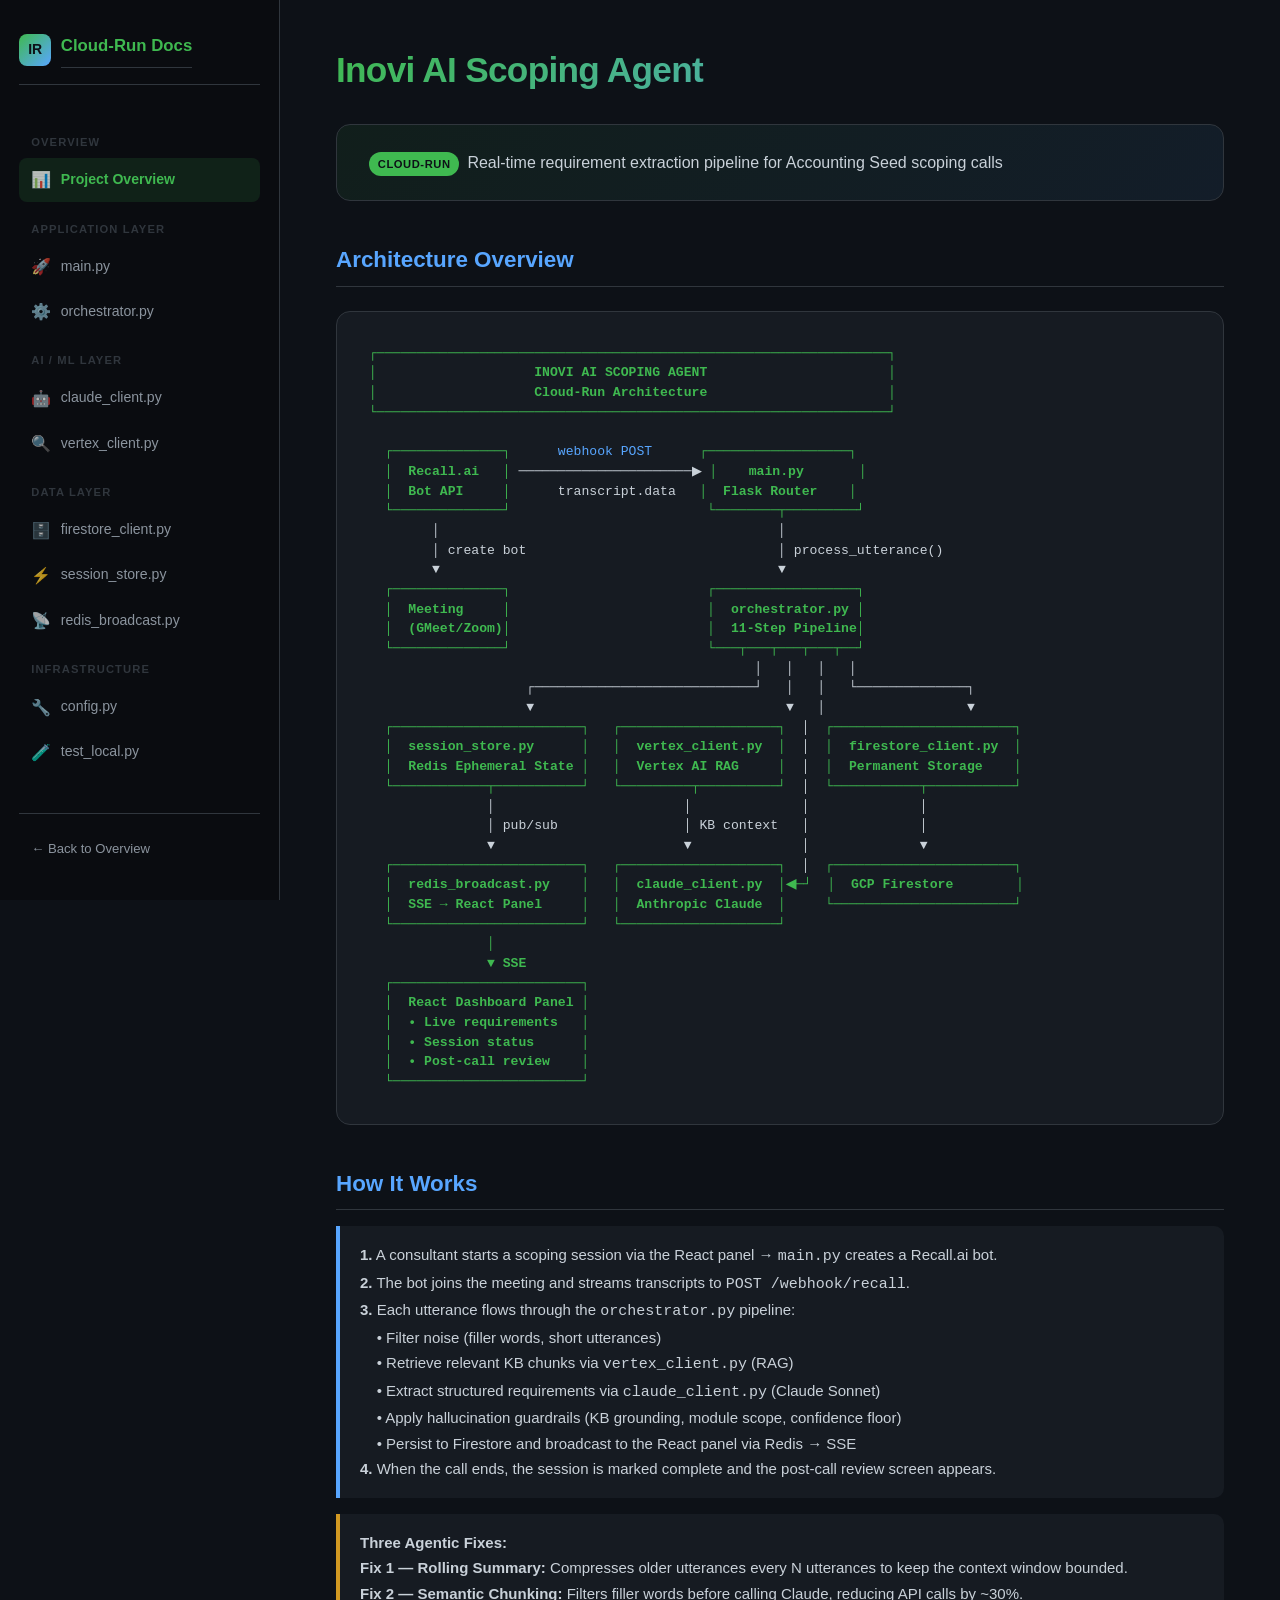
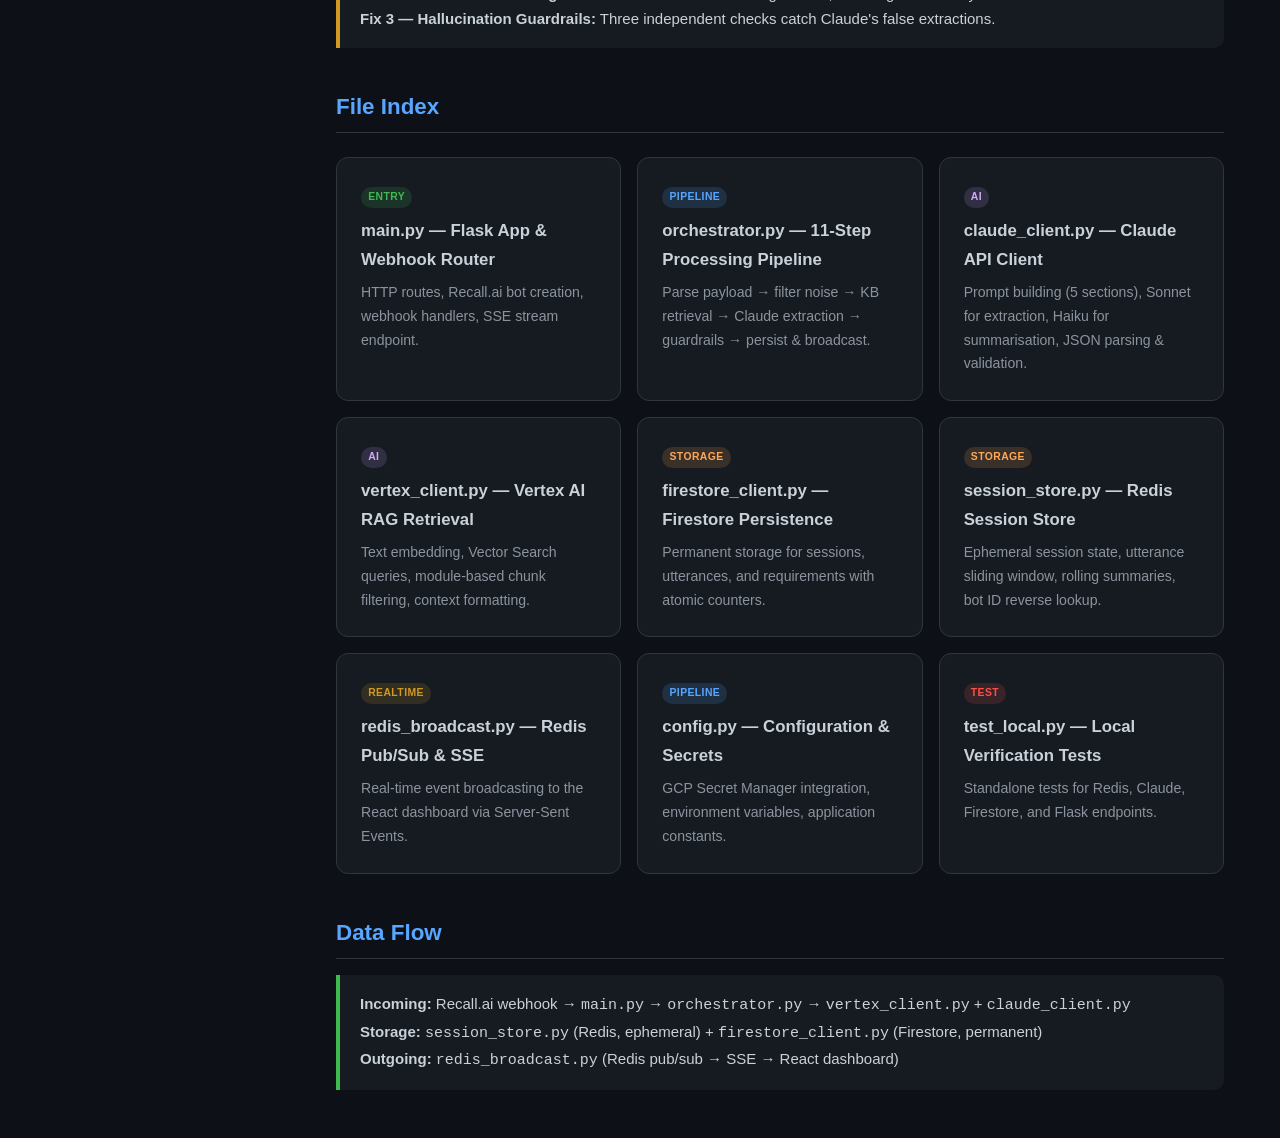
==== index.html @ 5c281782 "first commit" ====
<!DOCTYPE html>
<html lang="en">
<head>
<meta charset="UTF-8">
<meta name="viewport" content="width=device-width, initial-scale=1.0">
<title>Project Overview | Cloud-Run Code Docs</title>
<link rel="stylesheet" href="style.css">
</head>
<body>
<div class="container">
<aside class="sidebar">
<div class="sidebar-brand"><div class="logo">IR</div><h2>Cloud-Run Docs</h2></div>
<ul>
<div class="section-label">Overview</div>
<li><a href="index.html" class="active"><span class="icon">📊</span>Project Overview</a></li>
<div class="section-label">Application Layer</div>
<li><a href="main.html" ><span class="icon">🚀</span>main.py</a></li>
<li><a href="orchestrator.html" ><span class="icon">⚙️</span>orchestrator.py</a></li>
<div class="section-label">AI / ML Layer</div>
<li><a href="claude_client.html" ><span class="icon">🤖</span>claude_client.py</a></li>
<li><a href="vertex.html" ><span class="icon">🔍</span>vertex_client.py</a></li>
<div class="section-label">Data Layer</div>
<li><a href="firestore.html" ><span class="icon">🗄️</span>firestore_client.py</a></li>
<li><a href="session.html" ><span class="icon">⚡</span>session_store.py</a></li>
<li><a href="redis.html" ><span class="icon">📡</span>redis_broadcast.py</a></li>
<div class="section-label">Infrastructure</div>
<li><a href="config.html" ><span class="icon">🔧</span>config.py</a></li>
<li><a href="test.html" ><span class="icon">🧪</span>test_local.py</a></li>
</ul>
<div class="back"><a href="index.html">← Back to Overview</a></div>
</aside>
<main class="main">
<h1>Inovi AI Scoping Agent</h1>
<div class="hero"><p><span class="badge">Cloud-Run</span>Real-time requirement extraction pipeline for Accounting Seed scoping calls</p></div>

<h2>Architecture Overview</h2>
<div class="arch"><pre><span class="hl">┌─────────────────────────────────────────────────────────────────┐</span>
<span class="hl">│                    INOVI AI SCOPING AGENT                       │</span>
<span class="hl">│                    Cloud-Run Architecture                       │</span>
<span class="hl">└─────────────────────────────────────────────────────────────────┘</span>

  <span class="hl">┌──────────────┐</span>      <span class="arrow">webhook POST</span>      <span class="hl">┌──────────────────┐</span>
  <span class="hl">│  Recall.ai   │</span> ──────────────────────▶ <span class="hl">│    main.py       │</span>
  <span class="hl">│  Bot API     │</span>      transcript.data   <span class="hl">│  Flask Router    │</span>
  <span class="hl">└──────────────┘</span>                         <span class="hl">└────────┬─────────┘</span>
        │                                           │
        │ create bot                                │ process_utterance()
        ▼                                           ▼
  <span class="hl">┌──────────────┐</span>                         <span class="hl">┌──────────────────┐</span>
  <span class="hl">│  Meeting     │</span>                         <span class="hl">│  orchestrator.py │</span>
  <span class="hl">│  (GMeet/Zoom)│</span>                         <span class="hl">│  11-Step Pipeline│</span>
  <span class="hl">└──────────────┘</span>                         <span class="hl">└───┬───┬───┬───┬──┘</span>
                                                 │   │   │   │
                    ┌────────────────────────────┘   │   │   └──────────────┐
                    ▼                                ▼   │                  ▼
  <span class="hl">┌────────────────────────┐</span>   <span class="hl">┌────────────────────┐</span>  │  <span class="hl">┌───────────────────────┐</span>
  <span class="hl">│  session_store.py      │</span>   <span class="hl">│  vertex_client.py  │</span>  │  <span class="hl">│  firestore_client.py  │</span>
  <span class="hl">│  Redis Ephemeral State │</span>   <span class="hl">│  Vertex AI RAG     │</span>  │  <span class="hl">│  Permanent Storage    │</span>
  <span class="hl">└────────────┬───────────┘</span>   <span class="hl">└─────────┬──────────┘</span>  │  <span class="hl">└───────────┬───────────┘</span>
               │                        │              │              │
               │ pub/sub                │ KB context   │              │
               ▼                        ▼              │              ▼
  <span class="hl">┌────────────────────────┐</span>   <span class="hl">┌────────────────────┐</span>  │  <span class="hl">┌───────────────────────┐</span>
  <span class="hl">│  redis_broadcast.py    │</span>   <span class="hl">│  claude_client.py  │◀─┘  <span class="hl">│  GCP Firestore        │</span>
  <span class="hl">│  SSE → React Panel     │</span>   <span class="hl">│  Anthropic Claude  │</span>     <span class="hl">└───────────────────────┘</span>
  <span class="hl">└────────────────────────┘</span>   <span class="hl">└────────────────────┘</span>
               │
               ▼ SSE
  <span class="hl">┌────────────────────────┐</span>
  <span class="hl">│  React Dashboard Panel │</span>
  <span class="hl">│  • Live requirements   │</span>
  <span class="hl">│  • Session status      │</span>
  <span class="hl">│  • Post-call review    │</span>
  <span class="hl">└────────────────────────┘</span></pre></div>

<h2>How It Works</h2>
<div class="info-box">
<strong>1.</strong> A consultant starts a scoping session via the React panel → <code>main.py</code> creates a Recall.ai bot.<br>
<strong>2.</strong> The bot joins the meeting and streams transcripts to <code>POST /webhook/recall</code>.<br>
<strong>3.</strong> Each utterance flows through the <code>orchestrator.py</code> pipeline:<br>
&nbsp;&nbsp;&nbsp;&nbsp;• Filter noise (filler words, short utterances)<br>
&nbsp;&nbsp;&nbsp;&nbsp;• Retrieve relevant KB chunks via <code>vertex_client.py</code> (RAG)<br>
&nbsp;&nbsp;&nbsp;&nbsp;• Extract structured requirements via <code>claude_client.py</code> (Claude Sonnet)<br>
&nbsp;&nbsp;&nbsp;&nbsp;• Apply hallucination guardrails (KB grounding, module scope, confidence floor)<br>
&nbsp;&nbsp;&nbsp;&nbsp;• Persist to Firestore and broadcast to the React panel via Redis → SSE<br>
<strong>4.</strong> When the call ends, the session is marked complete and the post-call review screen appears.
</div>

<div class="info-box warn">
<strong>Three Agentic Fixes:</strong><br>
<strong>Fix 1 — Rolling Summary:</strong> Compresses older utterances every N utterances to keep the context window bounded.<br>
<strong>Fix 2 — Semantic Chunking:</strong> Filters filler words before calling Claude, reducing API calls by ~30%.<br>
<strong>Fix 3 — Hallucination Guardrails:</strong> Three independent checks catch Claude's false extractions.
</div>

<h2>File Index</h2>
<div class="cards"><a class="card" href="main.html"><span class="tag entry">entry</span><h3>main.py — Flask App & Webhook Router</h3><p>HTTP routes, Recall.ai bot creation, webhook handlers, SSE stream endpoint.</p></a>
<a class="card" href="orchestrator.html"><span class="tag pipeline">pipeline</span><h3>orchestrator.py — 11-Step Processing Pipeline</h3><p>Parse payload → filter noise → KB retrieval → Claude extraction → guardrails → persist & broadcast.</p></a>
<a class="card" href="claude_client.html"><span class="tag ai">ai</span><h3>claude_client.py — Claude API Client</h3><p>Prompt building (5 sections), Sonnet for extraction, Haiku for summarisation, JSON parsing & validation.</p></a>
<a class="card" href="vertex.html"><span class="tag ai">ai</span><h3>vertex_client.py — Vertex AI RAG Retrieval</h3><p>Text embedding, Vector Search queries, module-based chunk filtering, context formatting.</p></a>
<a class="card" href="firestore.html"><span class="tag storage">storage</span><h3>firestore_client.py — Firestore Persistence</h3><p>Permanent storage for sessions, utterances, and requirements with atomic counters.</p></a>
<a class="card" href="session.html"><span class="tag storage">storage</span><h3>session_store.py — Redis Session Store</h3><p>Ephemeral session state, utterance sliding window, rolling summaries, bot ID reverse lookup.</p></a>
<a class="card" href="redis.html"><span class="tag realtime">realtime</span><h3>redis_broadcast.py — Redis Pub/Sub & SSE</h3><p>Real-time event broadcasting to the React dashboard via Server-Sent Events.</p></a>
<a class="card" href="config.html"><span class="tag pipeline">pipeline</span><h3>config.py — Configuration & Secrets</h3><p>GCP Secret Manager integration, environment variables, application constants.</p></a>
<a class="card" href="test.html"><span class="tag test">test</span><h3>test_local.py — Local Verification Tests</h3><p>Standalone tests for Redis, Claude, Firestore, and Flask endpoints.</p></a>
</div>

<h2>Data Flow</h2>
<div class="info-box success">
<strong>Incoming:</strong> Recall.ai webhook → <code>main.py</code> → <code>orchestrator.py</code> → <code>vertex_client.py</code> + <code>claude_client.py</code><br>
<strong>Storage:</strong> <code>session_store.py</code> (Redis, ephemeral) + <code>firestore_client.py</code> (Firestore, permanent)<br>
<strong>Outgoing:</strong> <code>redis_broadcast.py</code> (Redis pub/sub → SSE → React dashboard)
</div>

</main>
</div>
</body>
</html>
---- style.css ----
:root{--bg:#0d1117;--fg:#c9d1d9;--muted:#8b949e;--accent:#58a6ff;--accent2:#3fb950;
--border:#30363d;--code-bg:#161b22;--row-alt:#11161d;--sidebar-bg:#0a0c10;
--danger:#f85149;--warn:#d29922;--purple:#d2a8ff;--orange:#ffa657;--cyan:#79c0ff}
*{box-sizing:border-box;margin:0;padding:0}
html{scroll-behavior:smooth}
body{font-family:'Inter',-apple-system,BlinkMacSystemFont,"Segoe UI",Roboto,sans-serif;
background:var(--bg);color:var(--fg);line-height:1.7;font-size:15px}
a{color:var(--accent);text-decoration:none;transition:color .15s}
a:hover{color:#79c0ff;text-decoration:none}
.sidebar{width:280px;background:var(--sidebar-bg);border-right:1px solid var(--border);
padding:2rem 1.2rem;position:fixed;top:0;left:0;bottom:0;overflow-y:auto;z-index:10;
display:flex;flex-direction:column}
.sidebar-brand{display:flex;align-items:center;gap:.6rem;margin-bottom:2rem;
padding-bottom:1rem;border-bottom:1px solid var(--border)}
.sidebar-brand .logo{width:32px;height:32px;background:linear-gradient(135deg,var(--accent2),var(--accent));
border-radius:8px;display:flex;align-items:center;justify-content:center;font-weight:700;font-size:14px;color:var(--bg)}
.sidebar-brand h2{font-size:1.05rem;color:var(--accent2);margin:0;letter-spacing:0}
.sidebar ul{list-style:none;padding:0;margin:0;flex:1}
.sidebar li{margin-bottom:2px}
.sidebar a{display:flex;align-items:center;gap:.6rem;padding:.5rem .75rem;border-radius:8px;
color:var(--muted);font-size:.88rem;font-weight:500;transition:all .15s}
.sidebar a:hover{background:rgba(88,166,255,.08);color:var(--fg)}
.sidebar a.active{background:rgba(63,185,80,.12);color:var(--accent2);font-weight:600}
.sidebar a .icon{font-size:1rem;width:20px;text-align:center;opacity:.7}
.sidebar .section-label{font-size:.7rem;text-transform:uppercase;letter-spacing:.1em;
color:var(--border);padding:1rem .75rem .4rem;font-weight:600}
.sidebar .back{margin-top:auto;padding-top:1rem;border-top:1px solid var(--border)}
.sidebar .back a{color:var(--muted);font-size:.82rem}
.main{margin-left:280px;flex:1;padding:2.5rem 3.5rem;max-width:1200px}
h1{font-size:2.2rem;margin:0 0 .5rem;background:linear-gradient(135deg,var(--accent2),var(--accent));
-webkit-background-clip:text;-webkit-text-fill-color:transparent;background-clip:text;
font-weight:800;letter-spacing:-.02em}
h2{font-size:1.4rem;margin:2.5rem 0 .75rem;color:var(--accent);font-weight:700;
border-bottom:1px solid var(--border);padding-bottom:.4rem}
h3{font-size:1.05rem;margin:1.5rem 0 .5rem;color:var(--fg);font-weight:600}
p{color:var(--muted);margin:.5rem 0}
.hero{background:linear-gradient(135deg,rgba(63,185,80,.08),rgba(88,166,255,.08));
border:1px solid var(--border);border-radius:14px;padding:1.5rem 2rem;margin:1.5rem 0}
.hero p{margin:0;font-size:1rem;color:var(--fg)}
.hero .badge{display:inline-block;background:var(--accent2);color:var(--bg);font-size:.7rem;
font-weight:700;padding:.15rem .55rem;border-radius:99px;margin-right:.5rem;text-transform:uppercase;letter-spacing:.05em}
.info-box{background:var(--code-bg);border-left:4px solid var(--accent);
padding:1rem 1.25rem;margin:1rem 0;border-radius:0 10px 10px 0}
.info-box.warn{border-left-color:var(--warn)}
.info-box.danger{border-left-color:var(--danger)}
.info-box.success{border-left-color:var(--accent2)}
.info-box strong{color:var(--fg)}
.stats{display:flex;gap:1rem;margin:1.5rem 0;flex-wrap:wrap}
.stat{background:var(--code-bg);border:1px solid var(--border);border-radius:10px;
padding:.75rem 1.25rem;flex:1;min-width:140px}
.stat .num{font-size:1.8rem;font-weight:800;color:var(--accent2);display:block}
.stat .label{font-size:.75rem;color:var(--muted);text-transform:uppercase;letter-spacing:.05em}
.arch{background:var(--code-bg);border:1px solid var(--border);border-radius:14px;
padding:2rem;margin:1.5rem 0;overflow-x:auto}
.arch pre{font-family:"SFMono-Regular",Consolas,"Liberation Mono",Menlo,monospace;
font-size:.82rem;color:var(--fg);line-height:1.5;white-space:pre;margin:0}
.arch .hl{color:var(--accent2);font-weight:700}
.arch .dim{color:var(--border)}
.arch .arrow{color:var(--accent)}
.cards{display:grid;grid-template-columns:repeat(auto-fill,minmax(280px,1fr));
gap:1rem;margin-top:1.5rem}
.card{background:var(--code-bg);border:1px solid var(--border);border-radius:12px;
padding:1.5rem;transition:transform .2s,border-color .2s,box-shadow .2s;display:block}
.card:hover{transform:translateY(-3px);border-color:var(--accent);
box-shadow:0 8px 24px rgba(0,0,0,.3)}
.card h3{margin:0 0 .4rem;font-size:1.05rem;color:var(--fg)}
.card p{margin:0;font-size:.88rem;color:var(--muted)}
.card .tag{display:inline-block;font-size:.65rem;font-weight:600;padding:.1rem .45rem;
border-radius:99px;margin-bottom:.6rem;text-transform:uppercase;letter-spacing:.04em}
.tag.entry{background:rgba(63,185,80,.15);color:var(--accent2)}
.tag.pipeline{background:rgba(88,166,255,.15);color:var(--accent)}
.tag.ai{background:rgba(210,168,255,.15);color:var(--purple)}
.tag.storage{background:rgba(255,166,87,.15);color:var(--orange)}
.tag.realtime{background:rgba(210,153,34,.15);color:var(--warn)}
.tag.test{background:rgba(248,81,73,.15);color:var(--danger)}
.table-wrap{overflow-x:auto;margin:1rem 0 2rem;border:1px solid var(--border);
border-radius:12px;background:var(--code-bg)}
table{width:100%;border-collapse:collapse;font-size:.88rem}
thead th{text-align:left;padding:.65rem .8rem;background:var(--sidebar-bg);
color:var(--accent);font-weight:600;border-bottom:2px solid var(--border);
position:sticky;top:0;z-index:5;font-size:.8rem;text-transform:uppercase;letter-spacing:.05em}
td{padding:.45rem .8rem;border-bottom:1px solid rgba(48,54,61,.4);vertical-align:top}
tr:hover{background:rgba(88,166,255,.04)}
td.lineno{width:38px;color:var(--border);font-family:"SFMono-Regular",Consolas,monospace;
font-size:.78rem;text-align:right;white-space:nowrap;-webkit-user-select:none;user-select:none}
td.code{width:42%;font-family:"SFMono-Regular",Consolas,monospace;font-size:.84rem;
color:#e6edf3;white-space:pre-wrap;word-break:break-word;line-height:1.55}
td.explain{width:48%;color:var(--muted);font-size:.85rem;line-height:1.55}
td.explain code{background:rgba(88,166,255,.1);color:var(--accent);padding:.1rem .35rem;
border-radius:4px;font-size:.82rem}
td.explain strong{color:var(--fg)}
tr.section-row{background:linear-gradient(135deg,rgba(63,185,80,.06),rgba(88,166,255,.06))}
tr.section-row td{padding:.7rem .8rem;border-bottom:2px solid var(--border);font-weight:700;
color:var(--accent2);font-size:.85rem}
tr.section-row td.lineno{text-align:center;color:var(--accent)}
tr.section-row td.code{color:var(--accent2);font-family:inherit}
tr.section-row td.explain{color:var(--fg);font-size:.82rem}
.cmt{color:#8b949e;font-style:italic}
.kw{color:#ff7b72}
.str{color:#a5d6ff}
.num{color:#79c0ff}
.fn{color:#d2a8ff}
.cls{color:#ffa657}
@media(max-width:1000px){
  .sidebar{display:none}.main{margin-left:0;padding:1.5rem}
  .stats{flex-direction:column}.arch{padding:1rem}
}
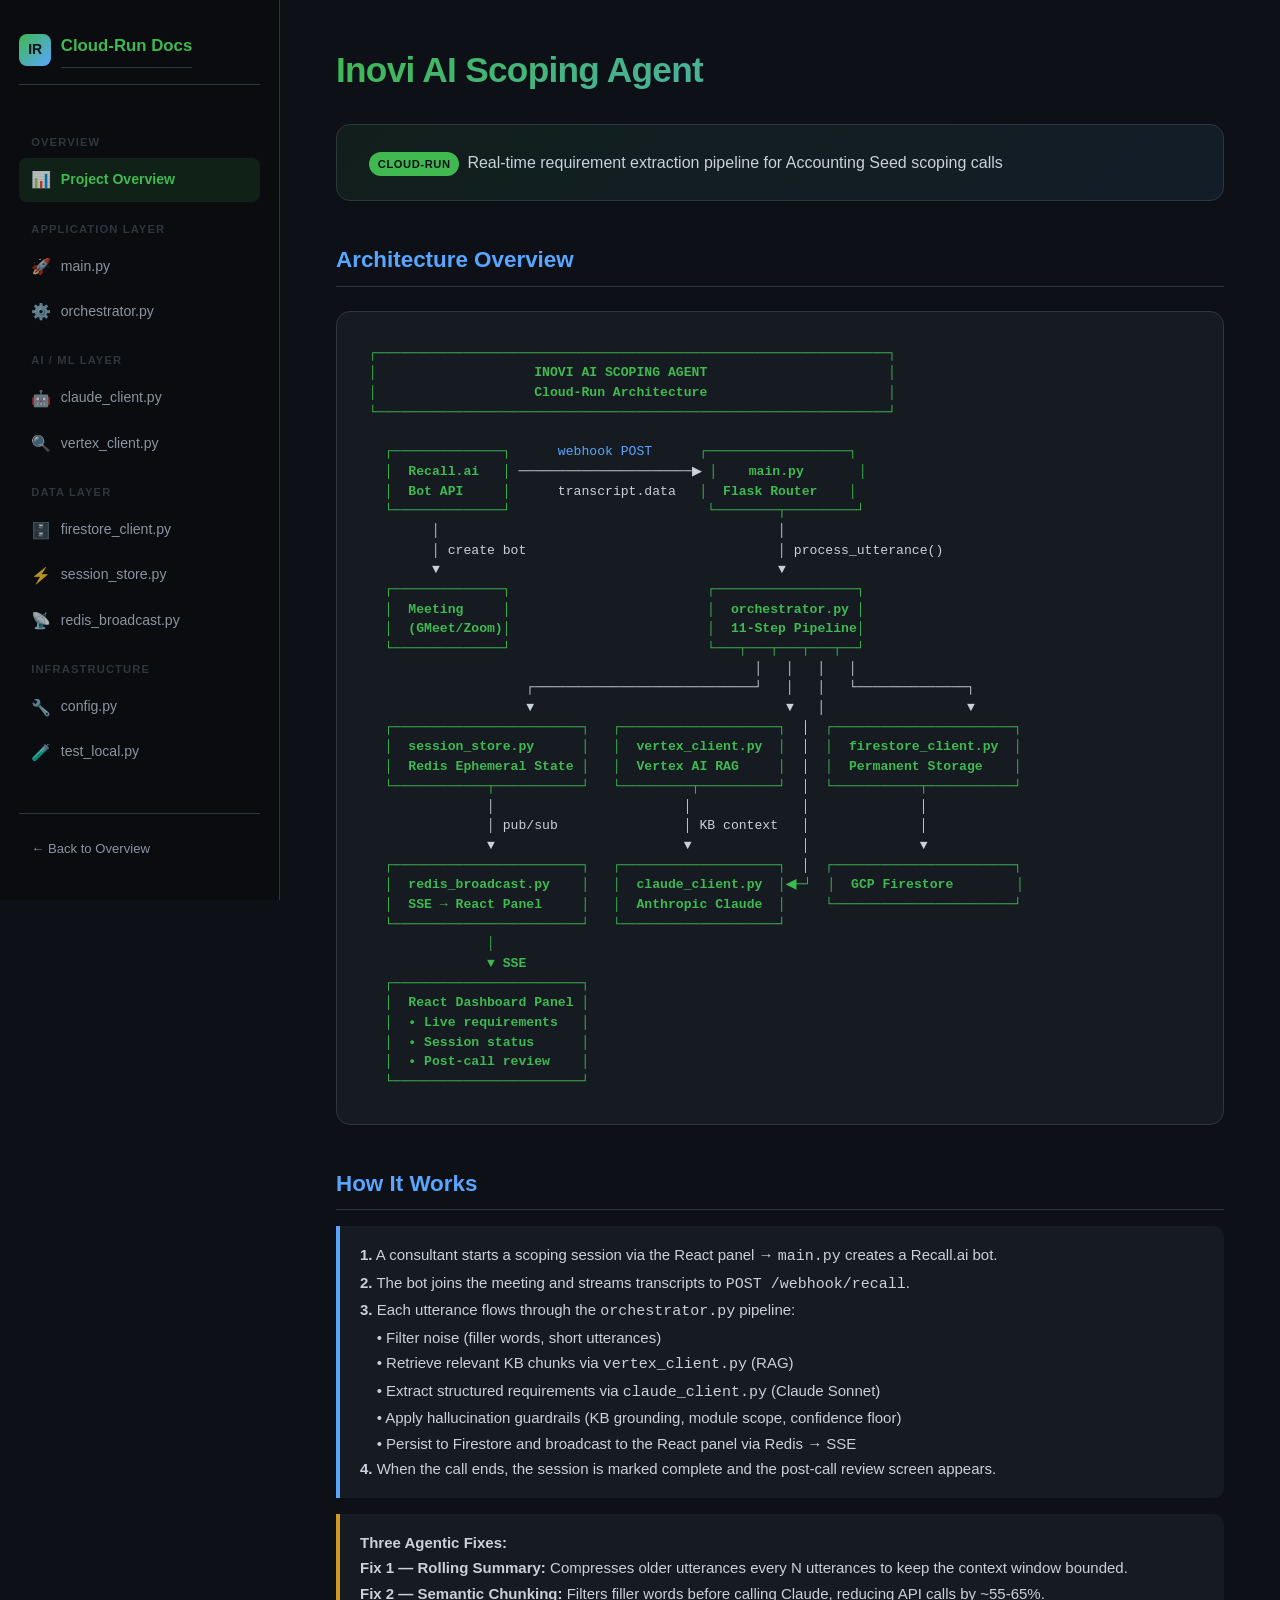
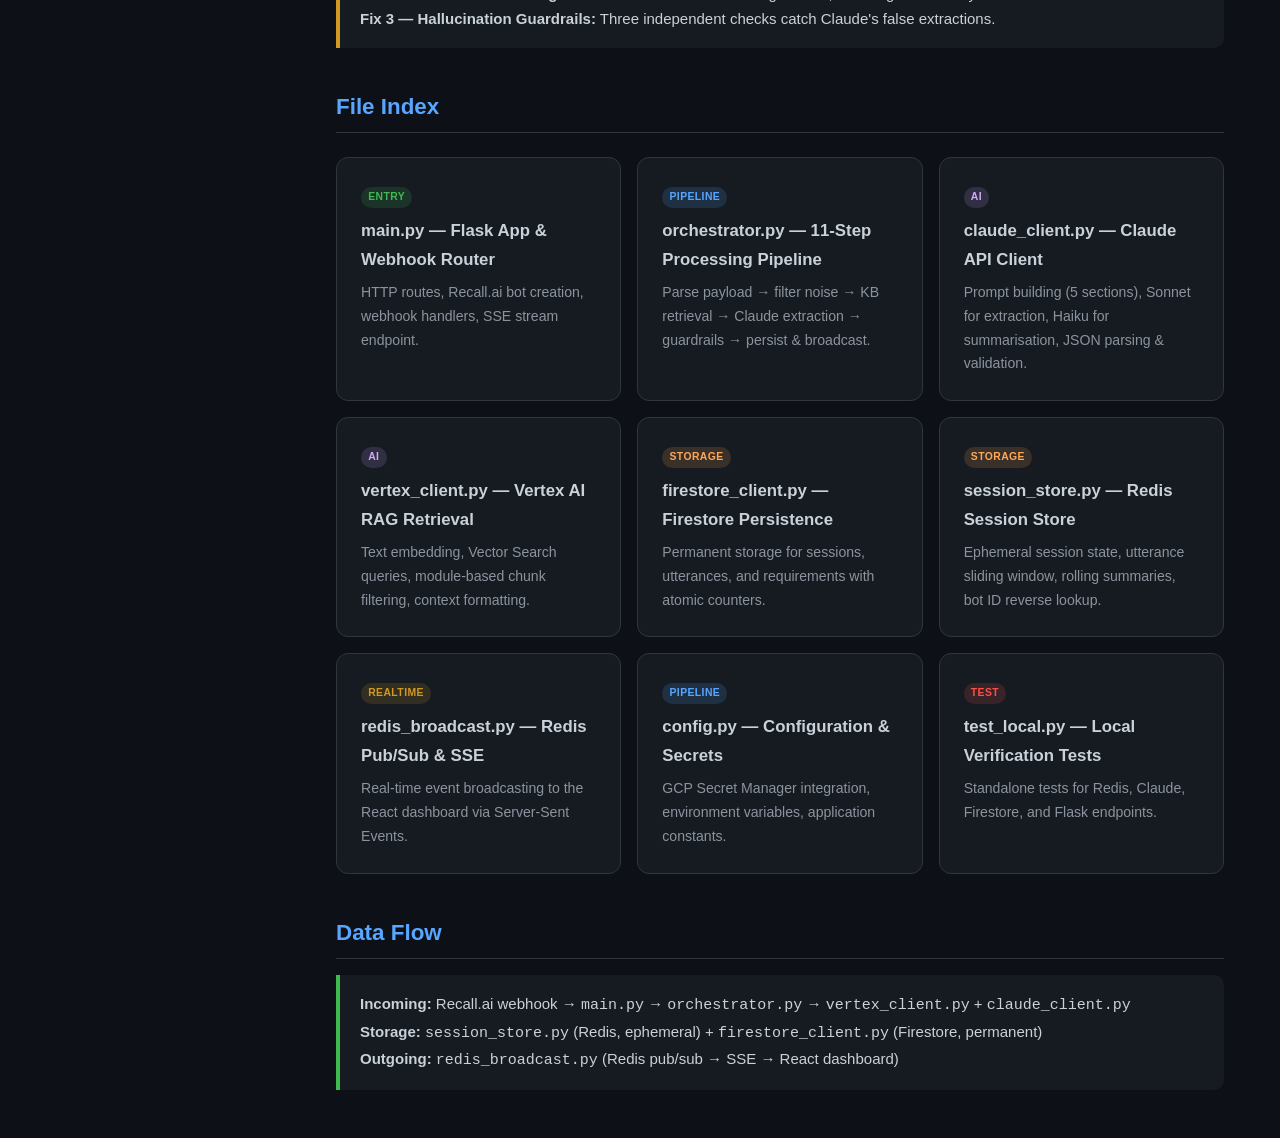
==== commit ae5daa27: "site updated to match updated codes" ====
--- a/index.html
+++ b/index.html
@@ -89,7 +89,7 @@
 <div class="info-box warn">
 <strong>Three Agentic Fixes:</strong><br>
 <strong>Fix 1 — Rolling Summary:</strong> Compresses older utterances every N utterances to keep the context window bounded.<br>
-<strong>Fix 2 — Semantic Chunking:</strong> Filters filler words before calling Claude, reducing API calls by ~30%.<br>
+<strong>Fix 2 — Semantic Chunking:</strong> Filters filler words before calling Claude, reducing API calls by ~55-65%.<br>
 <strong>Fix 3 — Hallucination Guardrails:</strong> Three independent checks catch Claude's false extractions.
 </div>
 
